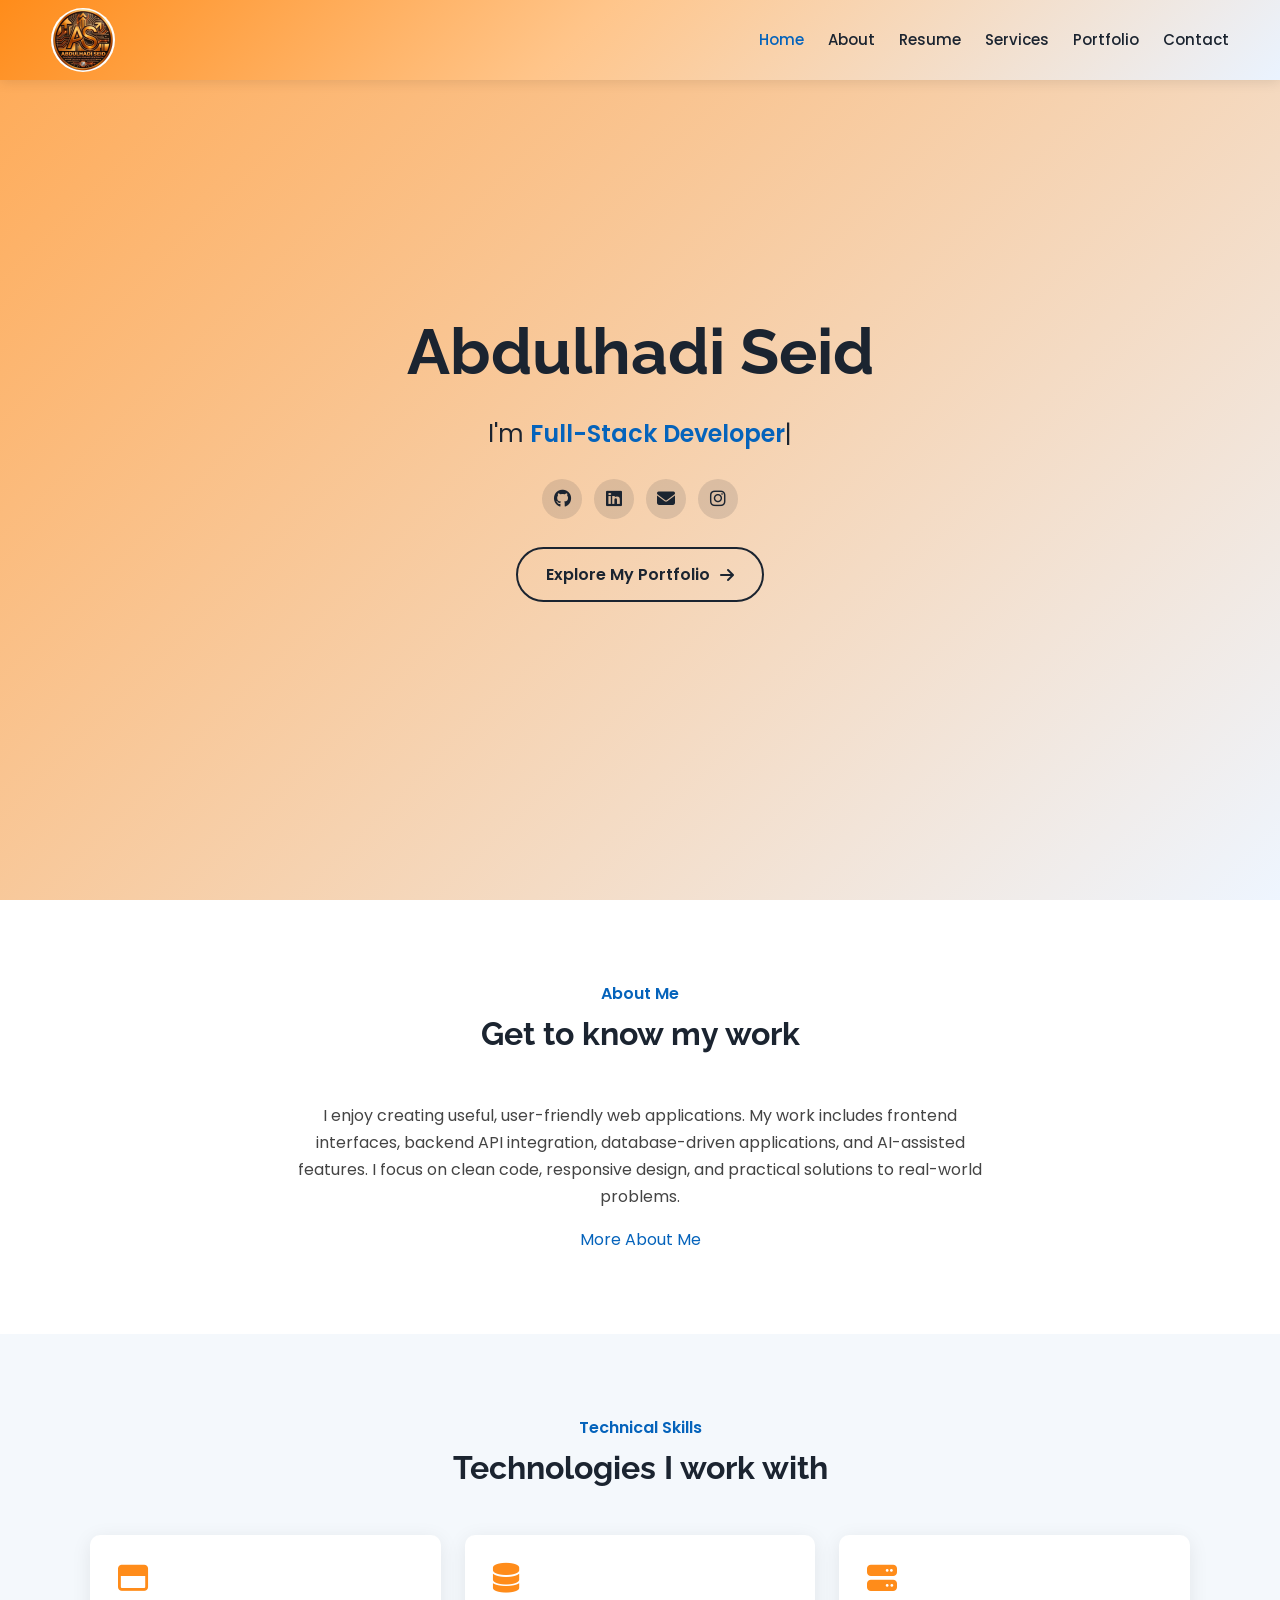
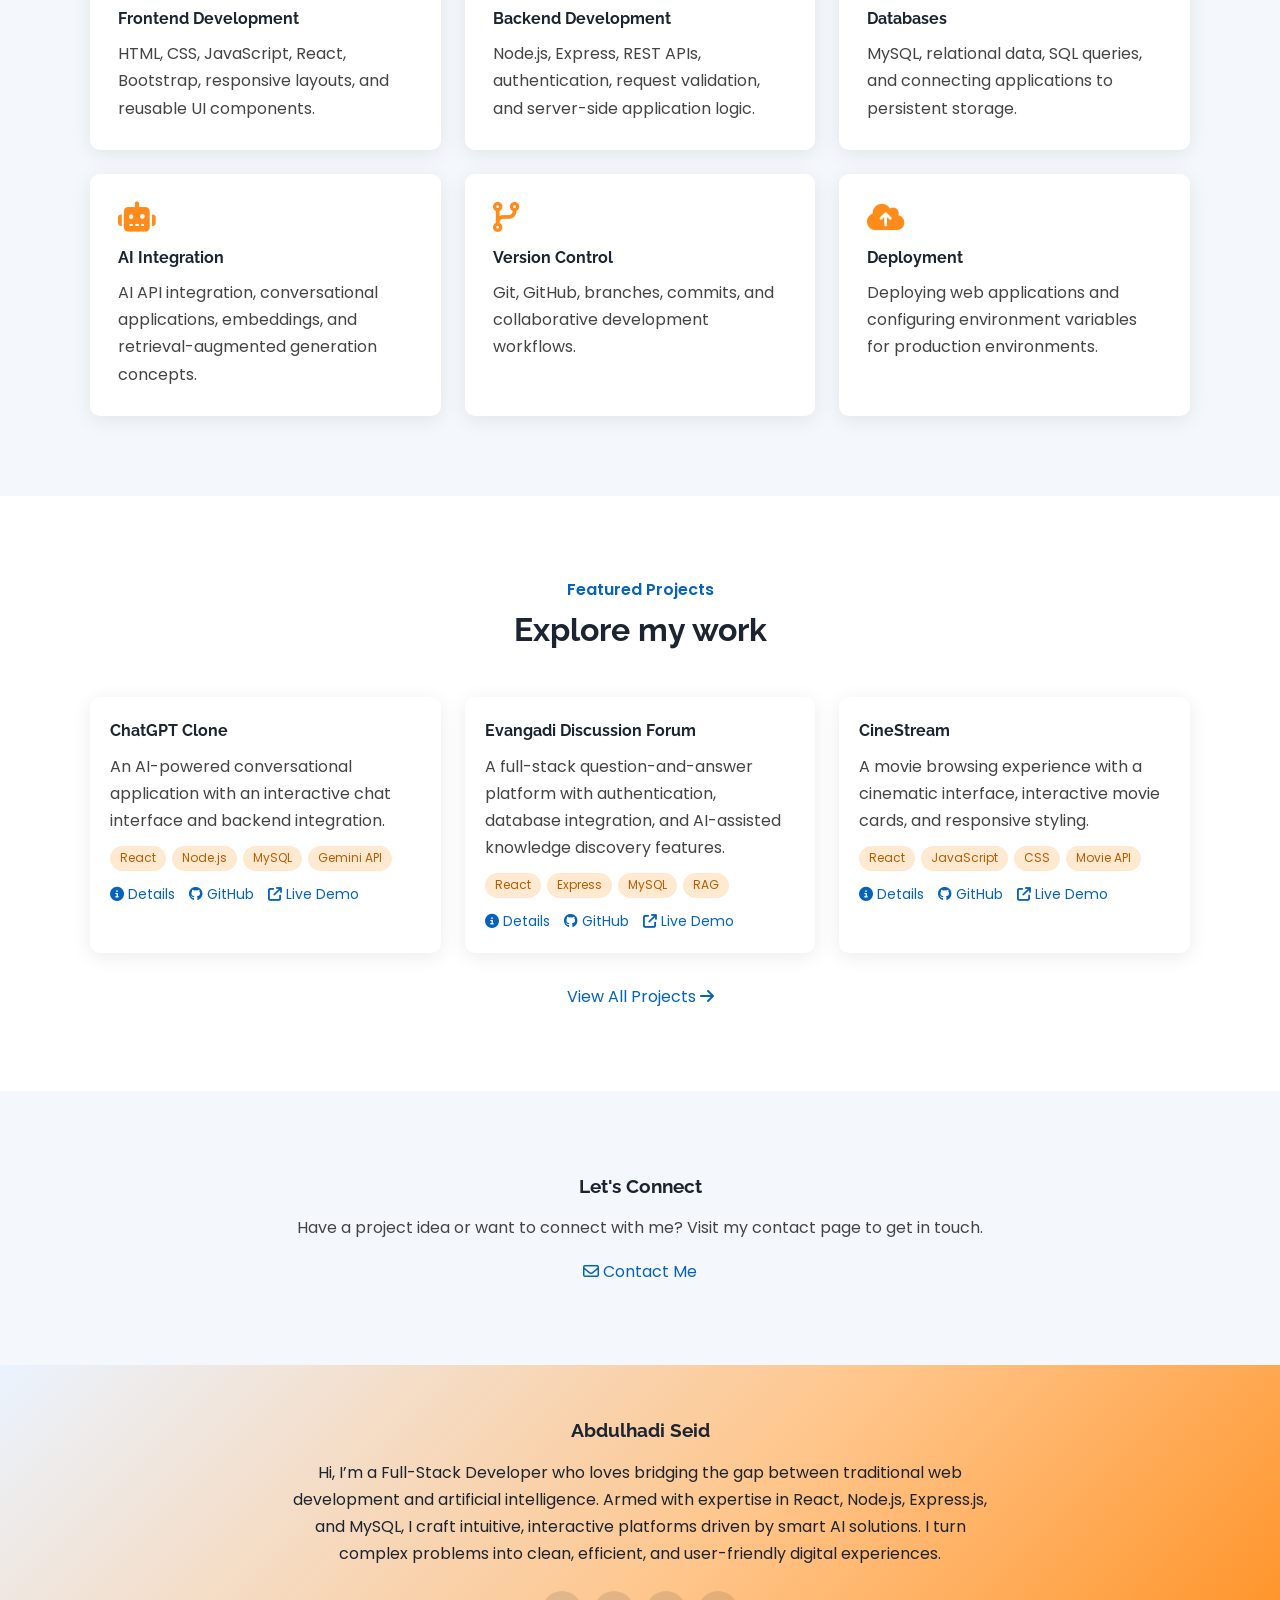
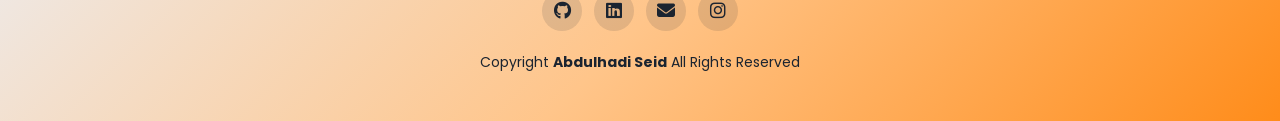
==== forms/index.html @ f2386bbc "first deploy" ====
<!doctype html>
<html lang="en">
  <head>
    <meta charset="utf-8" />
    <meta name="viewport" content="width=device-width, initial-scale=1" />
    <title>Abdulhadi Seid - Portfolio</title>
    <meta
      name="description"
      content="Portfolio of Abdulhadi Seid - Frontend & Full-Stack Software Engineer specializing in AI-powered web applications."
    />
    <meta
      name="keywords"
      content="Web Developer, React, Node.js, Full Stack, Portfolio, Abdulhadi, AI Developer"
    />

    <link rel="icon" type="img/png" href="../assets/img/log.png" />
    <link rel="apple-touch-icon" href="../assets/img/log.png" />

    <!-- Only two external files: fonts + icons (both from CDNs, no local vendor folder needed) -->
    <link
      href="https://fonts.googleapis.com/css2?family=Poppins:wght@400;500;600&family=Raleway:wght@600;700;800&display=swap"
      rel="stylesheet"
    />
    <link
      rel="stylesheet"
      href="https://cdnjs.cloudflare.com/ajax/libs/font-awesome/6.5.1/css/all.min.css"
    />
    <script src="https://cdn.jsdelivr.net/npm/bootstrap@5.3.3/dist/js/bootstrap.bundle.min.js"></script>

    <style>
      :root {
        --orange: #ff8c1a;
        --peach: #ffc58a;
        --bluewhite: #eaf3ff;
        --blue: #0563bb;
        --dark: #1b2430;
        --light: #f4f8fc;
        --gradient: linear-gradient(
          135deg,
          #ff8c1a 0%,
          #ffc58a 45%,
          #eaf3ff 100%
        );
        --gradient-reverse: linear-gradient(
          135deg,
          #eaf3ff 0%,
          #ffc58a 55%,
          #ff8c1a 100%
        );
      }
      * {
        box-sizing: border-box;
        margin: 0;
        padding: 0;
      }
      html {
        scroll-behavior: smooth;
      }
      body {
        font-family: Poppins, sans-serif;
        color: #444;
        line-height: 1.7;
      }
      a {
        color: var(--blue);
        text-decoration: none;
      }
      h1,
      h2,
      h3,
      h4 {
        font-family: Raleway, sans-serif;
        color: var(--dark);
      }
      ul {
        list-style: none;
      }
      .container {
        width: min(1100px, 92%);
        margin: auto;
      }
      .center {
        text-align: center;
      }

      /* Header */
      .header {
        position: fixed;
        top: 0;
        left: 0;
        right: 0;
        z-index: 10;
        height: 80px;
        padding: 0 4%;
        display: flex;
        align-items: center;
        justify-content: space-between;
        background: var(--gradient);
        box-shadow: 0 2px 12px rgba(0, 0, 0, 0.1);
      }
      .logo img {
        width: 64px;
        height: 64px;
        border-radius: 50%;
        object-fit: contain;
        display: block;
      }
      .nav {
        display: flex;
        gap: 24px;
      }
      .nav a {
        color: var(--dark);
        font-size: 15px;
        font-weight: 500;
      }
      .nav a:hover,
      .nav a.active {
        color: var(--blue);
      }
      .nav-toggle {
        display: none;
        background: none;
        border: 0;
        color: var(--dark);
        font-size: 26px;
        cursor: pointer;
      }

      /* Hero */
      .hero {
        position: relative;
        min-height: 100vh;
        display: flex;
        align-items: center;
        text-align: center;
        color: var(--dark);
        background:
          linear-gradient(
            135deg,
            rgba(255, 140, 26, 0.75),
            rgba(234, 243, 255, 0.8)
          ),
          url("../assets/img/portfolio.jpeg") center / cover;
      }
      .hero h1 {
        color: var(--dark);
        font-size: clamp(36px, 7vw, 64px);
      }
      .hero p {
        font-size: clamp(18px, 3vw, 24px);
        margin-top: 8px;
      }
      .typed {
        color: var(--blue);
        font-weight: 600;
      }
      .cursor {
        animation: blink 1s infinite;
      }
      @keyframes blink {
        50% {
          opacity: 0;
        }
      }
      .socials {
        display: flex;
        justify-content: center;
        gap: 12px;
        margin-top: 24px;
      }
      .socials a {
        width: 40px;
        height: 40px;
        border-radius: 50%;
        display: grid;
        place-items: center;
        background: rgba(27, 36, 48, 0.12);
        color: var(--dark);
        font-size: 18px;
        transition: 0.3s;
      }
      .socials a:hover {
        background: var(--blue);
        color: #fff;
      }
      .btn {
        display: inline-flex;
        align-items: center;
        gap: 10px;
        margin-top: 28px;
        padding: 12px 28px;
        border: 2px solid var(--dark);
        border-radius: 50px;
        color: var(--dark);
        font-weight: 600;
        transition: 0.3s;
      }
      .btn:hover {
        background: var(--dark);
        color: #fff;
      }

      /* Sections */
      .section {
        padding: 80px 0;
      }
      .section.alt {
        background: var(--light);
      }
      .title {
        text-align: center;
        margin-bottom: 40px;
      }
      .title span {
        color: var(--blue);
        font-weight: 600;
      }
      .title h3 {
        font-size: 32px;
      }
      .about-text {
        max-width: 720px;
        margin: 0 auto 16px;
      }
      .grid {
        display: grid;
        grid-template-columns: repeat(auto-fit, minmax(280px, 1fr));
        gap: 24px;
      }
      .card {
        background: #fff;
        border-radius: 10px;
        box-shadow: 0 4px 20px rgba(0, 0, 0, 0.08);
        overflow: hidden;
      }
      .skill {
        padding: 28px;
      }
      .skill i {
        font-size: 30px;
        color: var(--orange);
        margin-bottom: 12px;
      }
      .card h4 {
        margin-bottom: 8px;
      }
      .card img {
        width: 100%;
        height: 200px;
        object-fit: cover;
        background: var(--bluewhite);
        display: block;
      }
      .body {
        padding: 20px;
      }
      .tags {
        display: flex;
        flex-wrap: wrap;
        gap: 6px;
        margin: 12px 0;
      }
      .tags li {
        font-size: 12px;
        padding: 2px 10px;
        border-radius: 20px;
        background: #ffe9d1;
        color: #b85c00;
      }
      .links {
        display: flex;
        flex-wrap: wrap;
        gap: 14px;
        font-size: 14px;
      }

      /* Footer */
      .footer {
        background: var(--gradient-reverse);
        color: var(--dark);
        text-align: center;
        padding: 50px 4% 30px;
      }
      .footer h3 {
        color: var(--dark);
        margin-bottom: 12px;
      }
      .footer p {
        max-width: 720px;
        margin: 0 auto 16px;
      }
      .footer .socials {
        margin-bottom: 20px;
      }
      .copy {
        font-size: 14px;
      }

      .to-top {
        position: fixed;
        right: 20px;
        bottom: 20px;
        width: 42px;
        height: 42px;
        border: 0;
        border-radius: 50%;
        background: var(--orange);
        color: #fff;
        cursor: pointer;
        display: none;
      }
      .to-top.show {
        display: block;
      }

      @media (max-width: 860px) {
        .nav-toggle {
          display: block;
        }
        .nav {
          display: none;
          position: absolute;
          top: 80px;
          left: 0;
          right: 0;
          flex-direction: column;
          gap: 0;
          background: var(--bluewhite);
          padding: 10px 4%;
        }
        .nav.open {
          display: flex;
        }
        .nav a {
          padding: 12px 0;
        }
      }
    </style>
  </head>

  <body>
    <header class="header">
      <a href="#hero" class="logo"
        ><img src="../assets/img/log.png" alt="Abdulhadi Seid Logo"
      /></a>
      <button class="nav-toggle" id="navToggle" aria-label="Toggle menu">
        <i class="fa-solid fa-bars"></i>
      </button>
      <nav class="nav" id="nav">
        <a href="#hero" class="active">Home</a>
        <a href="#about">About</a>
        <a href="resume.html">Resume</a>
        <a href="services.html">Services</a>
        <a href="portfolio.html">Portfolio</a>
        <a href="contact.html">Contact</a>
      </nav>
    </header>

    <main>
      <!-- Hero -->
      <section id="hero" class="hero">
        <div class="container">
          <h1>Abdulhadi Seid</h1>
          <p>
            I'm <span class="typed" id="typed"></span
            ><span class="cursor">|</span>
          </p>

          <div class="socials">
            <a
              href="https://github.com/Abdulhadi-Seid"
              target="_blank"
              rel="noopener noreferrer"
              aria-label="GitHub"
              ><i class="fa-brands fa-github"></i
            ></a>
            <a
              href="https://www.linkedin.com/in/abdulhadi-seid-7455a0444"
              target="_blank"
              rel="noopener noreferrer"
              aria-label="LinkedIn"
              ><i class="fa-brands fa-linkedin"></i
            ></a>
            <a
              href="https://mail.google.com/mail/?view=cm&fs=1&to=mammatiabdu2020@gmail.com"
              target="_blank"
              rel="noopener noreferrer"
              aria-label="Email"
              ><i class="fa-solid fa-envelope"></i
            ></a>
            <a
              href="https://www.instagram.com/abdulhadi_seid/"
              target="_blank"
              rel="noopener noreferrer"
              aria-label="Instagram"
              ><i class="fa-brands fa-instagram"></i
            ></a>
          </div>

          <a href="#projects" class="btn"
            >Explore My Portfolio <i class="fa-solid fa-arrow-right"></i
          ></a>
        </div>
      </section>

      <!-- About -->
      <section id="about" class="section">
        <div class="container center">
          <div class="title">
            <span>About Me</span>
            <h3>Get to know my work</h3>
          </div>
          <p class="about-text">
            I enjoy creating useful, user-friendly web applications. My work
            includes frontend interfaces, backend API integration,
            database-driven applications, and AI-assisted features. I focus on
            clean code, responsive design, and practical solutions to real-world
            problems.
          </p>
          <a href="about.html">More About Me</a>
        </div>
      </section>

      <!-- Skills (filled by script below) -->
      <section id="skills" class="section alt">
        <div class="container">
          <div class="title">
            <span>Technical Skills</span>
            <h3>Technologies I work with</h3>
          </div>
          <div class="grid" id="skillsGrid"></div>
        </div>
      </section>

      <!-- Projects (filled by script below) -->
      <section id="projects" class="section">
        <div class="container">
          <div class="title">
            <span>Featured Projects</span>
            <h3>Explore my work</h3>
          </div>
          <div class="grid" id="projectsGrid"></div>
          <p class="center" style="margin-top: 30px">
            <a href="portfolio.html"
              >View All Projects <i class="fa-solid fa-arrow-right"></i
            ></a>
          </p>
        </div>
      </section>

      <!-- Contact -->
      <section id="connect" class="section alt">
        <div class="container center">
          <h3 style="margin-bottom: 12px">Let's Connect</h3>
          <p class="about-text">
            Have a project idea or want to connect with me? Visit my contact
            page to get in touch.
          </p>
          <a href="contact.html"
            ><i class="fa-regular fa-envelope"></i> Contact Me</a
          >
        </div>
      </section>
    </main>

    <footer class="footer">
      <h3>Abdulhadi Seid</h3>
      <p>
        Hi, I’m a Full-Stack Developer who loves bridging the gap between
        traditional web development and artificial intelligence. Armed with
        expertise in React, Node.js, Express.js, and MySQL, I craft intuitive,
        interactive platforms driven by smart AI solutions. I turn complex
        problems into clean, efficient, and user-friendly digital experiences.
      </p>
      <div class="socials">
        <a
          href="https://github.com/Abdulhadi-Seid"
          target="_blank"
          rel="noopener noreferrer"
          aria-label="GitHub"
          ><i class="fa-brands fa-github"></i
        ></a>
        <a
          href="https://www.linkedin.com/in/abdulhadi-seid-7455a0444"
          target="_blank"
          rel="noopener noreferrer"
          aria-label="LinkedIn"
          ><i class="fa-brands fa-linkedin"></i
        ></a>
        <a
          href="https://mail.google.com/mail/?view=cm&fs=1&to=mammatiabdu2020@gmail.com"
          target="_blank"
          rel="noopener noreferrer"
          aria-label="Email"
          ><i class="fa-solid fa-envelope"></i
        ></a>
        <a
          href="https://www.instagram.com/abdulhadi_seid/"
          target="_blank"
          rel="noopener noreferrer"
          aria-label="Instagram"
          ><i class="fa-brands fa-instagram"></i
        ></a>
      </div>
      <p class="copy">
        Copyright <strong>Abdulhadi Seid</strong> All Rights Reserved
      </p>
    </footer>

    <button id="toTop" class="to-top" aria-label="Scroll to top">
      <i class="fa-solid fa-arrow-up"></i>
    </button>

    <script>
      // ---------- Data ----------
      const skills = [
        [
          "fa-regular fa-window-maximize",
          "Frontend Development",
          "HTML, CSS, JavaScript, React, Bootstrap, responsive layouts, and reusable UI components.",
        ],
        [
          "fa-solid fa-database",
          "Backend Development",
          "Node.js, Express, REST APIs, authentication, request validation, and server-side application logic.",
        ],
        [
          "fa-solid fa-server",
          "Databases",
          "MySQL, relational data, SQL queries, and connecting applications to persistent storage.",
        ],
        [
          "fa-solid fa-robot",
          "AI Integration",
          "AI API integration, conversational applications, embeddings, and retrieval-augmented generation concepts.",
        ],
        [
          "fa-solid fa-code-branch",
          "Version Control",
          "Git, GitHub, branches, commits, and collaborative development workflows.",
        ],
        [
          "fa-solid fa-cloud-arrow-up",
          "Deployment",
          "Deploying web applications and configuring environment variables for production environments.",
        ],
      ];

      const projects = [
        [
          "../assets/img/chatgpt.png",
          "ChatGPT Clone",
          "An AI-powered conversational application with an interactive chat interface and backend integration.",
          ["React", "Node.js", "MySQL", "Gemini API"],
        ],
        [
          "../assets/img/aievangforum.png",
          "Evangadi Discussion Forum",
          "A full-stack question-and-answer platform with authentication, database integration, and AI-assisted knowledge discovery features.",
          ["React", "Express", "MySQL", "RAG"],
        ],
        [
          "../assets/img/netflix.png",
          "CineStream",
          "A movie browsing experience with a cinematic interface, interactive movie cards, and responsive styling.",
          ["React", "JavaScript", "CSS", "Movie API"],
        ],
      ];

      const typedItems = [
        "Full-Stack Developer",
        "Frontend Developer",
        "Backend Developer",
        "AI-Powered Application Developer",
        "React Developer",
        "Software Developer",
      ];

      // ---------- Render skills & projects ----------
      document.getElementById("skillsGrid").innerHTML = skills
        .map(
          ([icon, title, text]) => `
      <article class="card skill"><i class="${icon}"></i><h4>${title}</h4><p>${text}</p></article>`,
        )
        .join("");

      document.getElementById("projectsGrid").innerHTML = projects
        .map(
          ([img, title, text, tags]) => `
      <article class="card">
        <img src="assets/${img}" alt="${title} screenshot" onerror="this.style.display='none'" />
        <div class="body">
          <h4>${title}</h4>
          <p>${text}</p>
          <ul class="tags">${tags.map((t) => `<li>${t}</li>`).join("")}</ul>
          <div class="links">
            <a href="#"><i class="fa-solid fa-circle-info"></i> Details</a>
            <a href="https://github.com/Abdulhadi-Seid"><i class="fa-brands fa-github"></i> GitHub</a>
            <a href="#"><i class="fa-solid fa-arrow-up-right-from-square"></i> Live Demo</a>
          </div>
        </div>
      </article>`,
        )
        .join("");

      // ---------- Typing animation (replaces typed.js) ----------
      const typedEl = document.getElementById("typed");
      let item = 0,
        chars = 0,
        deleting = false;
      (function type() {
        const word = typedItems[item];
        chars += deleting ? -1 : 1;
        typedEl.textContent = word.slice(0, chars);
        let delay = deleting ? 40 : 80;
        if (!deleting && chars === word.length) {
          deleting = true;
          delay = 1500;
        } else if (deleting && chars === 0) {
          deleting = false;
          item = (item + 1) % typedItems.length;
          delay = 400;
        }
        setTimeout(type, delay);
      })();

      // ---------- Mobile menu ----------
      const nav = document.getElementById("nav");
      document.getElementById("navToggle").onclick = () =>
        nav.classList.toggle("open");
      nav
        .querySelectorAll("a")
        .forEach((a) => (a.onclick = () => nav.classList.remove("open")));

      // ---------- Scroll to top ----------
      const toTop = document.getElementById("toTop");
      addEventListener("scroll", () =>
        toTop.classList.toggle("show", scrollY > 300),
      );
      toTop.onclick = () => scrollTo({ top: 0, behavior: "smooth" });
    </script>
  </body>
</html>
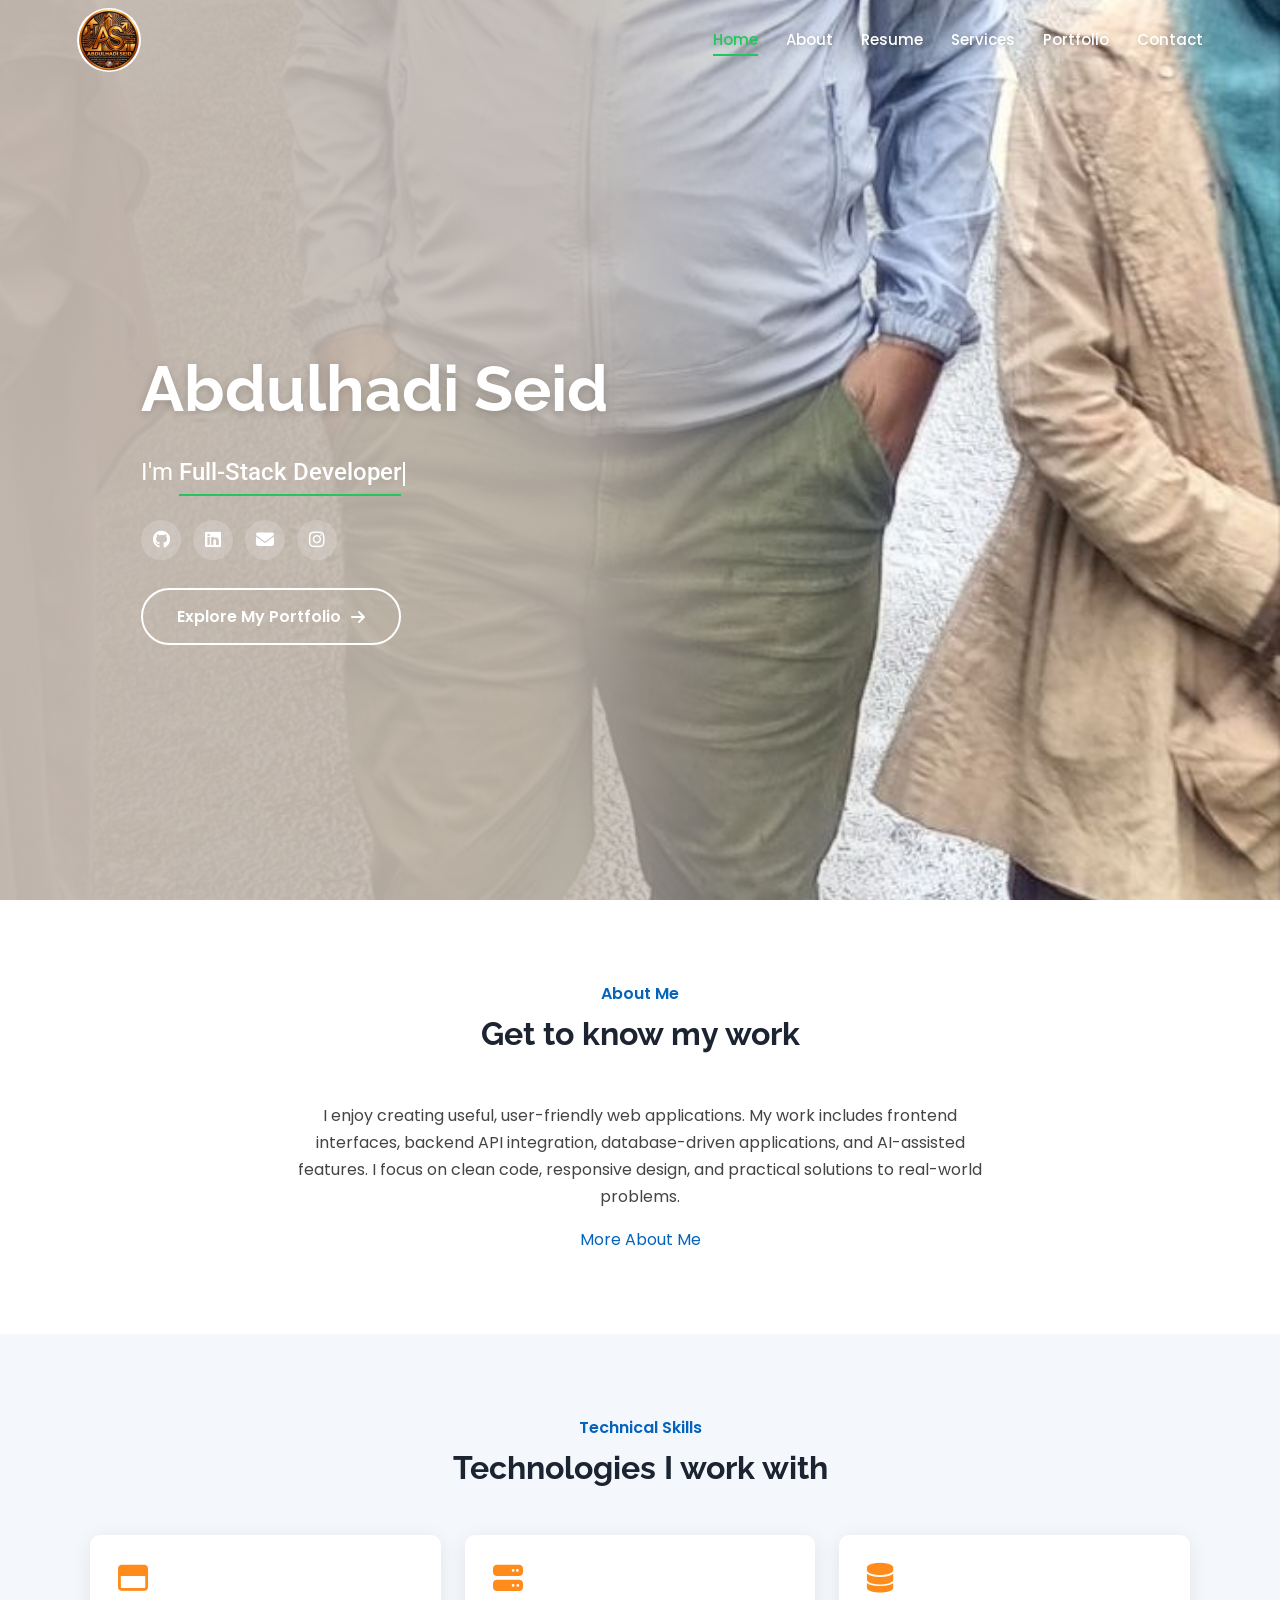
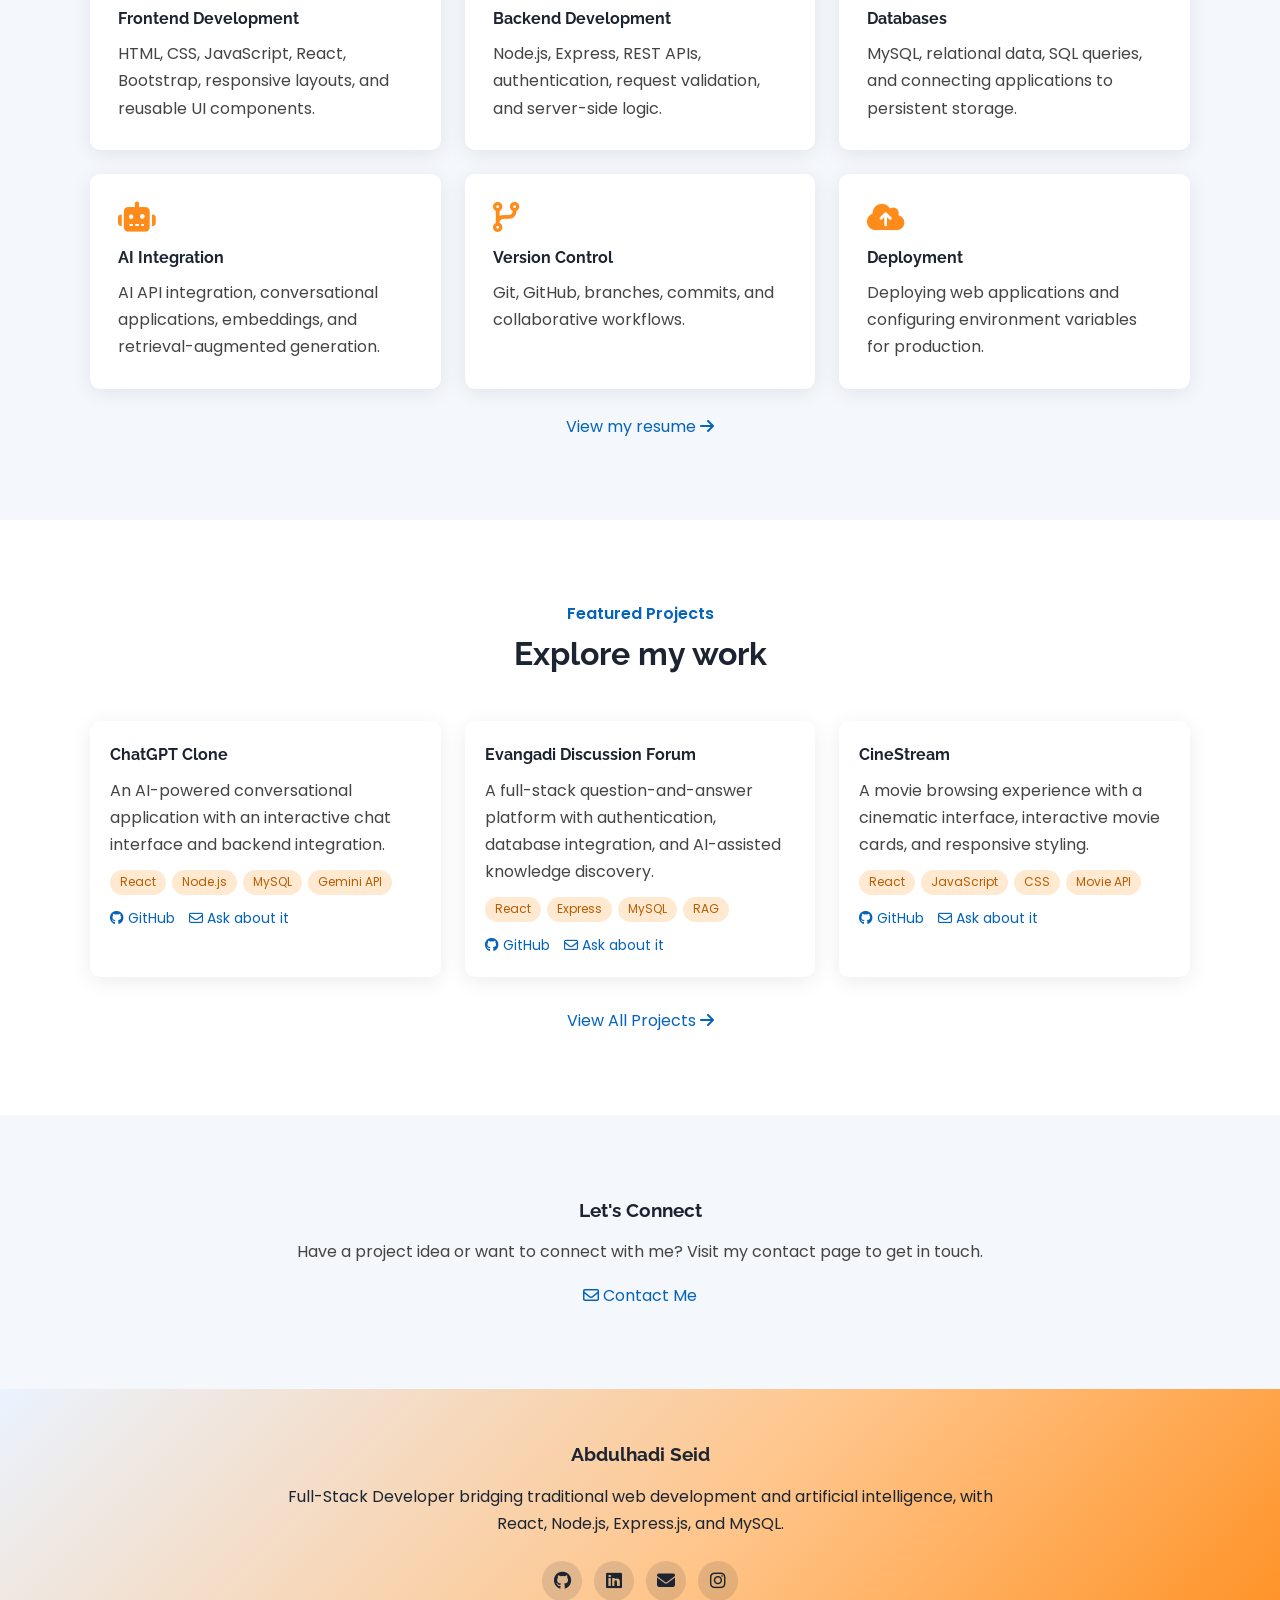
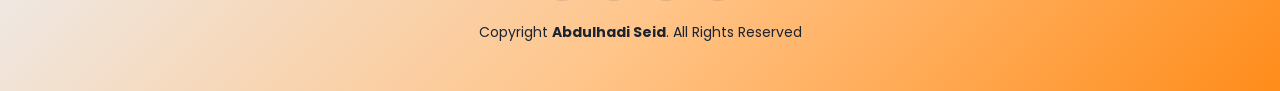
==== commit f1333e95: "Update index and about page" ====
--- a/forms/index.html
+++ b/forms/index.html
@@ -6,367 +6,67 @@
     <title>Abdulhadi Seid - Portfolio</title>
     <meta
       name="description"
-      content="Portfolio of Abdulhadi Seid - Frontend & Full-Stack Software Engineer specializing in AI-powered web applications."
+      content="Portfolio of Abdulhadi Seid, Frontend and Full-Stack Software Engineer specializing in AI-powered web applications."
     />
-    <meta
-      name="keywords"
-      content="Web Developer, React, Node.js, Full Stack, Portfolio, Abdulhadi, AI Developer"
-    />
-
-    <link rel="icon" type="img/png" href="../assets/img/log.png" />
-    <link rel="apple-touch-icon" href="../assets/img/log.png" />
-
-    <!-- Only two external files: fonts + icons (both from CDNs, no local vendor folder needed) -->
+    <link rel="icon" type="image/png" href="assets/img/log.png" />
     <link
-      href="https://fonts.googleapis.com/css2?family=Poppins:wght@400;500;600&family=Raleway:wght@600;700;800&display=swap"
+      href="https://fonts.googleapis.com/css2?family=Poppins:wght@400;500;600&family=Raleway:wght@600;700;800&family=Roboto:wght@400;500&display=swap"
       rel="stylesheet"
     />
     <link
       rel="stylesheet"
       href="https://cdnjs.cloudflare.com/ajax/libs/font-awesome/6.5.1/css/all.min.css"
     />
-    <script src="https://cdn.jsdelivr.net/npm/bootstrap@5.3.3/dist/js/bootstrap.bundle.min.js"></script>
-
-    <style>
-      :root {
-        --orange: #ff8c1a;
-        --peach: #ffc58a;
-        --bluewhite: #eaf3ff;
-        --blue: #0563bb;
-        --dark: #1b2430;
-        --light: #f4f8fc;
-        --gradient: linear-gradient(
-          135deg,
-          #ff8c1a 0%,
-          #ffc58a 45%,
-          #eaf3ff 100%
-        );
-        --gradient-reverse: linear-gradient(
-          135deg,
-          #eaf3ff 0%,
-          #ffc58a 55%,
-          #ff8c1a 100%
-        );
-      }
-      * {
-        box-sizing: border-box;
-        margin: 0;
-        padding: 0;
-      }
-      html {
-        scroll-behavior: smooth;
-      }
-      body {
-        font-family: Poppins, sans-serif;
-        color: #444;
-        line-height: 1.7;
-      }
-      a {
-        color: var(--blue);
-        text-decoration: none;
-      }
-      h1,
-      h2,
-      h3,
-      h4 {
-        font-family: Raleway, sans-serif;
-        color: var(--dark);
-      }
-      ul {
-        list-style: none;
-      }
-      .container {
-        width: min(1100px, 92%);
-        margin: auto;
-      }
-      .center {
-        text-align: center;
-      }
-
-      /* Header */
-      .header {
-        position: fixed;
-        top: 0;
-        left: 0;
-        right: 0;
-        z-index: 10;
-        height: 80px;
-        padding: 0 4%;
-        display: flex;
-        align-items: center;
-        justify-content: space-between;
-        background: var(--gradient);
-        box-shadow: 0 2px 12px rgba(0, 0, 0, 0.1);
-      }
-      .logo img {
-        width: 64px;
-        height: 64px;
-        border-radius: 50%;
-        object-fit: contain;
-        display: block;
-      }
-      .nav {
-        display: flex;
-        gap: 24px;
-      }
-      .nav a {
-        color: var(--dark);
-        font-size: 15px;
-        font-weight: 500;
-      }
-      .nav a:hover,
-      .nav a.active {
-        color: var(--blue);
-      }
-      .nav-toggle {
-        display: none;
-        background: none;
-        border: 0;
-        color: var(--dark);
-        font-size: 26px;
-        cursor: pointer;
-      }
-
-      /* Hero */
-      .hero {
-        position: relative;
-        min-height: 100vh;
-        display: flex;
-        align-items: center;
-        text-align: center;
-        color: var(--dark);
-        background:
-          linear-gradient(
-            135deg,
-            rgba(255, 140, 26, 0.75),
-            rgba(234, 243, 255, 0.8)
-          ),
-          url("../assets/img/portfolio.jpeg") center / cover;
-      }
-      .hero h1 {
-        color: var(--dark);
-        font-size: clamp(36px, 7vw, 64px);
-      }
-      .hero p {
-        font-size: clamp(18px, 3vw, 24px);
-        margin-top: 8px;
-      }
-      .typed {
-        color: var(--blue);
-        font-weight: 600;
-      }
-      .cursor {
-        animation: blink 1s infinite;
-      }
-      @keyframes blink {
-        50% {
-          opacity: 0;
-        }
-      }
-      .socials {
-        display: flex;
-        justify-content: center;
-        gap: 12px;
-        margin-top: 24px;
-      }
-      .socials a {
-        width: 40px;
-        height: 40px;
-        border-radius: 50%;
-        display: grid;
-        place-items: center;
-        background: rgba(27, 36, 48, 0.12);
-        color: var(--dark);
-        font-size: 18px;
-        transition: 0.3s;
-      }
-      .socials a:hover {
-        background: var(--blue);
-        color: #fff;
-      }
-      .btn {
-        display: inline-flex;
-        align-items: center;
-        gap: 10px;
-        margin-top: 28px;
-        padding: 12px 28px;
-        border: 2px solid var(--dark);
-        border-radius: 50px;
-        color: var(--dark);
-        font-weight: 600;
-        transition: 0.3s;
-      }
-      .btn:hover {
-        background: var(--dark);
-        color: #fff;
-      }
-
-      /* Sections */
-      .section {
-        padding: 80px 0;
-      }
-      .section.alt {
-        background: var(--light);
-      }
-      .title {
-        text-align: center;
-        margin-bottom: 40px;
-      }
-      .title span {
-        color: var(--blue);
-        font-weight: 600;
-      }
-      .title h3 {
-        font-size: 32px;
-      }
-      .about-text {
-        max-width: 720px;
-        margin: 0 auto 16px;
-      }
-      .grid {
-        display: grid;
-        grid-template-columns: repeat(auto-fit, minmax(280px, 1fr));
-        gap: 24px;
-      }
-      .card {
-        background: #fff;
-        border-radius: 10px;
-        box-shadow: 0 4px 20px rgba(0, 0, 0, 0.08);
-        overflow: hidden;
-      }
-      .skill {
-        padding: 28px;
-      }
-      .skill i {
-        font-size: 30px;
-        color: var(--orange);
-        margin-bottom: 12px;
-      }
-      .card h4 {
-        margin-bottom: 8px;
-      }
-      .card img {
-        width: 100%;
-        height: 200px;
-        object-fit: cover;
-        background: var(--bluewhite);
-        display: block;
-      }
-      .body {
-        padding: 20px;
-      }
-      .tags {
-        display: flex;
-        flex-wrap: wrap;
-        gap: 6px;
-        margin: 12px 0;
-      }
-      .tags li {
-        font-size: 12px;
-        padding: 2px 10px;
-        border-radius: 20px;
-        background: #ffe9d1;
-        color: #b85c00;
-      }
-      .links {
-        display: flex;
-        flex-wrap: wrap;
-        gap: 14px;
-        font-size: 14px;
-      }
-
-      /* Footer */
-      .footer {
-        background: var(--gradient-reverse);
-        color: var(--dark);
-        text-align: center;
-        padding: 50px 4% 30px;
-      }
-      .footer h3 {
-        color: var(--dark);
-        margin-bottom: 12px;
-      }
-      .footer p {
-        max-width: 720px;
-        margin: 0 auto 16px;
-      }
-      .footer .socials {
-        margin-bottom: 20px;
-      }
-      .copy {
-        font-size: 14px;
-      }
-
-      .to-top {
-        position: fixed;
-        right: 20px;
-        bottom: 20px;
-        width: 42px;
-        height: 42px;
-        border: 0;
-        border-radius: 50%;
-        background: var(--orange);
-        color: #fff;
-        cursor: pointer;
-        display: none;
-      }
-      .to-top.show {
-        display: block;
-      }
-
-      @media (max-width: 860px) {
-        .nav-toggle {
-          display: block;
-        }
-        .nav {
-          display: none;
-          position: absolute;
-          top: 80px;
-          left: 0;
-          right: 0;
-          flex-direction: column;
-          gap: 0;
-          background: var(--bluewhite);
-          padding: 10px 4%;
-        }
-        .nav.open {
-          display: flex;
-        }
-        .nav a {
-          padding: 12px 0;
-        }
-      }
-    </style>
+    <link
+      rel="stylesheet"
+      href="https://cdnjs.cloudflare.com/ajax/libs/bootstrap-icons/1.11.3/font/bootstrap-icons.min.css"
+    />
+    <link href="../assets/css/main.css" rel="stylesheet" />
   </head>
-
-  <body>
+  <body class="index-page">
     <header class="header">
-      <a href="#hero" class="logo"
-        ><img src="../assets/img/log.png" alt="Abdulhadi Seid Logo"
-      /></a>
-      <button class="nav-toggle" id="navToggle" aria-label="Toggle menu">
-        <i class="fa-solid fa-bars"></i>
-      </button>
-      <nav class="nav" id="nav">
-        <a href="#hero" class="active">Home</a>
-        <a href="#about">About</a>
-        <a href="resume.html">Resume</a>
-        <a href="services.html">Services</a>
-        <a href="portfolio.html">Portfolio</a>
-        <a href="contact.html">Contact</a>
+      <a href="index.html" class="logo">
+        <img
+          src="../assets/img/log.png"
+          alt="Abdulhadi Seid logo"
+          onerror="this.outerHTML = '<span>Abdulhadi Seid</span>'"
+        />
+      </a>
+
+      <!-- Navigation -->
+      <nav id="navmenu" class="navmenu">
+        <ul>
+          <li><a href="index.html" class="active">Home</a></li>
+          <li><a href="about.html">About</a></li>
+          <li><a href="resume.html">Resume</a></li>
+          <li><a href="services.html">Services</a></li>
+          <li><a href="portfolio.html">Portfolio</a></li>
+          <li><a href="contact.html">Contact</a></li>
+        </ul>
+        <i
+          class="mobile-nav-toggle bi bi-list"
+          id="navToggle"
+          role="button"
+          tabindex="0"
+          aria-label="Toggle menu"
+        ></i>
       </nav>
     </header>
 
     <main>
       <!-- Hero -->
       <section id="hero" class="hero">
-        <div class="container">
+        <div class="container hero-inner">
           <h1>Abdulhadi Seid</h1>
           <p>
-            I'm <span class="typed" id="typed"></span
-            ><span class="cursor">|</span>
-          </p>
-
+            I'm
+            <span
+              class="typed"
+              id="typed"
+              data-words="Full-Stack Developer|Frontend Developer|Backend Developer|AI-Powered Application Developer|React Developer|Software Developer"
+            ></span
+            ><span class="cursor" aria-hidden="true"></span>
+          </p>
           <div class="socials">
             <a
               href="https://github.com/Abdulhadi-Seid"
@@ -397,8 +97,7 @@
               ><i class="fa-brands fa-instagram"></i
             ></a>
           </div>
-
-          <a href="#projects" class="btn"
+          <a href="portfolio.html" class="btn"
             >Explore My Portfolio <i class="fa-solid fa-arrow-right"></i
           ></a>
         </div>
@@ -422,25 +121,172 @@
         </div>
       </section>
 
-      <!-- Skills (filled by script below) -->
+      <!-- Skills -->
       <section id="skills" class="section alt">
         <div class="container">
           <div class="title">
             <span>Technical Skills</span>
             <h3>Technologies I work with</h3>
           </div>
-          <div class="grid" id="skillsGrid"></div>
-        </div>
-      </section>
-
-      <!-- Projects (filled by script below) -->
+          <div class="grid">
+            <article class="card skill">
+              <i class="fa-regular fa-window-maximize"></i>
+              <h4>Frontend Development</h4>
+              <p>
+                HTML, CSS, JavaScript, React, Bootstrap, responsive layouts, and
+                reusable UI components.
+              </p>
+            </article>
+            <article class="card skill">
+              <i class="fa-solid fa-server"></i>
+              <h4>Backend Development</h4>
+              <p>
+                Node.js, Express, REST APIs, authentication, request validation,
+                and server-side logic.
+              </p>
+            </article>
+            <article class="card skill">
+              <i class="fa-solid fa-database"></i>
+              <h4>Databases</h4>
+              <p>
+                MySQL, relational data, SQL queries, and connecting applications
+                to persistent storage.
+              </p>
+            </article>
+            <article class="card skill">
+              <i class="fa-solid fa-robot"></i>
+              <h4>AI Integration</h4>
+              <p>
+                AI API integration, conversational applications, embeddings, and
+                retrieval-augmented generation.
+              </p>
+            </article>
+            <article class="card skill">
+              <i class="fa-solid fa-code-branch"></i>
+              <h4>Version Control</h4>
+              <p>
+                Git, GitHub, branches, commits, and collaborative workflows.
+              </p>
+            </article>
+            <article class="card skill">
+              <i class="fa-solid fa-cloud-arrow-up"></i>
+              <h4>Deployment</h4>
+              <p>
+                Deploying web applications and configuring environment variables
+                for production.
+              </p>
+            </article>
+          </div>
+          <p class="center" style="margin-top: 24px">
+            <a href="resume.html"
+              >View my resume <i class="fa-solid fa-arrow-right"></i
+            ></a>
+          </p>
+        </div>
+      </section>
+
+      <!-- Projects -->
       <section id="projects" class="section">
         <div class="container">
           <div class="title">
             <span>Featured Projects</span>
             <h3>Explore my work</h3>
           </div>
-          <div class="grid" id="projectsGrid"></div>
+          <div class="grid">
+            <article class="card" id="chatgpt">
+              <img
+                src="assets/img/chatgpt.png"
+                alt="ChatGPT Clone screenshot"
+                onerror="this.style.display = 'none'"
+              />
+              <div class="body">
+                <h4>ChatGPT Clone</h4>
+                <p>
+                  An AI-powered conversational application with an interactive
+                  chat interface and backend integration.
+                </p>
+                <ul class="tags">
+                  <li>React</li>
+                  <li>Node.js</li>
+                  <li>MySQL</li>
+                  <li>Gemini API</li>
+                </ul>
+                <div class="links">
+                  <a
+                    href="https://github.com/Abdulhadi-Seid"
+                    target="_blank"
+                    rel="noopener noreferrer"
+                    ><i class="fa-brands fa-github"></i> GitHub</a
+                  >
+                  <a href="contact.html"
+                    ><i class="fa-regular fa-envelope"></i> Ask about it</a
+                  >
+                </div>
+              </div>
+            </article>
+            <article class="card" id="evangadi">
+              <img
+                src="assets/img/aievangforum.png"
+                alt="Evangadi Discussion Forum screenshot"
+                onerror="this.style.display = 'none'"
+              />
+              <div class="body">
+                <h4>Evangadi Discussion Forum</h4>
+                <p>
+                  A full-stack question-and-answer platform with authentication,
+                  database integration, and AI-assisted knowledge discovery.
+                </p>
+                <ul class="tags">
+                  <li>React</li>
+                  <li>Express</li>
+                  <li>MySQL</li>
+                  <li>RAG</li>
+                </ul>
+                <div class="links">
+                  <a
+                    href="https://github.com/Abdulhadi-Seid"
+                    target="_blank"
+                    rel="noopener noreferrer"
+                    ><i class="fa-brands fa-github"></i> GitHub</a
+                  >
+                  <a href="contact.html"
+                    ><i class="fa-regular fa-envelope"></i> Ask about it</a
+                  >
+                </div>
+              </div>
+            </article>
+            <article class="card" id="cinestream">
+              <img
+                src="assets/img/netflix.png"
+                alt="CineStream screenshot"
+                onerror="this.style.display = 'none'"
+              />
+              <div class="body">
+                <h4>CineStream</h4>
+                <p>
+                  A movie browsing experience with a cinematic interface,
+                  interactive movie cards, and responsive styling.
+                </p>
+                <ul class="tags">
+                  <li>React</li>
+                  <li>JavaScript</li>
+                  <li>CSS</li>
+                  <li>Movie API</li>
+                </ul>
+                <div class="links">
+                  <a
+                    href="https://github.com/Abdulhadi-Seid"
+                    target="_blank"
+                    rel="noopener noreferrer"
+                    ><i class="fa-brands fa-github"></i> GitHub</a
+                  >
+                  <a href="contact.html"
+                    ><i class="fa-regular fa-envelope"></i> Ask about it</a
+                  >
+                </div>
+              </div>
+            </article>
+          </div>
           <p class="center" style="margin-top: 30px">
             <a href="portfolio.html"
               >View All Projects <i class="fa-solid fa-arrow-right"></i
@@ -449,8 +295,8 @@
         </div>
       </section>
 
-      <!-- Contact -->
-      <section id="connect" class="section alt">
+      <!-- Connect -->
+      <section class="section alt">
         <div class="container center">
           <h3 style="margin-bottom: 12px">Let's Connect</h3>
           <p class="about-text">
@@ -467,11 +313,8 @@
     <footer class="footer">
       <h3>Abdulhadi Seid</h3>
       <p>
-        Hi, I’m a Full-Stack Developer who loves bridging the gap between
-        traditional web development and artificial intelligence. Armed with
-        expertise in React, Node.js, Express.js, and MySQL, I craft intuitive,
-        interactive platforms driven by smart AI solutions. I turn complex
-        problems into clean, efficient, and user-friendly digital experiences.
+        Full-Stack Developer bridging traditional web development and artificial
+        intelligence, with React, Node.js, Express.js, and MySQL.
       </p>
       <div class="socials">
         <a
@@ -504,141 +347,13 @@
         ></a>
       </div>
       <p class="copy">
-        Copyright <strong>Abdulhadi Seid</strong> All Rights Reserved
+        Copyright <strong>Abdulhadi Seid</strong>. All Rights Reserved
       </p>
     </footer>
 
     <button id="toTop" class="to-top" aria-label="Scroll to top">
       <i class="fa-solid fa-arrow-up"></i>
     </button>
-
-    <script>
-      // ---------- Data ----------
-      const skills = [
-        [
-          "fa-regular fa-window-maximize",
-          "Frontend Development",
-          "HTML, CSS, JavaScript, React, Bootstrap, responsive layouts, and reusable UI components.",
-        ],
-        [
-          "fa-solid fa-database",
-          "Backend Development",
-          "Node.js, Express, REST APIs, authentication, request validation, and server-side application logic.",
-        ],
-        [
-          "fa-solid fa-server",
-          "Databases",
-          "MySQL, relational data, SQL queries, and connecting applications to persistent storage.",
-        ],
-        [
-          "fa-solid fa-robot",
-          "AI Integration",
-          "AI API integration, conversational applications, embeddings, and retrieval-augmented generation concepts.",
-        ],
-        [
-          "fa-solid fa-code-branch",
-          "Version Control",
-          "Git, GitHub, branches, commits, and collaborative development workflows.",
-        ],
-        [
-          "fa-solid fa-cloud-arrow-up",
-          "Deployment",
-          "Deploying web applications and configuring environment variables for production environments.",
-        ],
-      ];
-
-      const projects = [
-        [
-          "../assets/img/chatgpt.png",
-          "ChatGPT Clone",
-          "An AI-powered conversational application with an interactive chat interface and backend integration.",
-          ["React", "Node.js", "MySQL", "Gemini API"],
-        ],
-        [
-          "../assets/img/aievangforum.png",
-          "Evangadi Discussion Forum",
-          "A full-stack question-and-answer platform with authentication, database integration, and AI-assisted knowledge discovery features.",
-          ["React", "Express", "MySQL", "RAG"],
-        ],
-        [
-          "../assets/img/netflix.png",
-          "CineStream",
-          "A movie browsing experience with a cinematic interface, interactive movie cards, and responsive styling.",
-          ["React", "JavaScript", "CSS", "Movie API"],
-        ],
-      ];
-
-      const typedItems = [
-        "Full-Stack Developer",
-        "Frontend Developer",
-        "Backend Developer",
-        "AI-Powered Application Developer",
-        "React Developer",
-        "Software Developer",
-      ];
-
-      // ---------- Render skills & projects ----------
-      document.getElementById("skillsGrid").innerHTML = skills
-        .map(
-          ([icon, title, text]) => `
-      <article class="card skill"><i class="${icon}"></i><h4>${title}</h4><p>${text}</p></article>`,
-        )
-        .join("");
-
-      document.getElementById("projectsGrid").innerHTML = projects
-        .map(
-          ([img, title, text, tags]) => `
-      <article class="card">
-        <img src="assets/${img}" alt="${title} screenshot" onerror="this.style.display='none'" />
-        <div class="body">
-          <h4>${title}</h4>
-          <p>${text}</p>
-          <ul class="tags">${tags.map((t) => `<li>${t}</li>`).join("")}</ul>
-          <div class="links">
-            <a href="#"><i class="fa-solid fa-circle-info"></i> Details</a>
-            <a href="https://github.com/Abdulhadi-Seid"><i class="fa-brands fa-github"></i> GitHub</a>
-            <a href="#"><i class="fa-solid fa-arrow-up-right-from-square"></i> Live Demo</a>
-          </div>
-        </div>
-      </article>`,
-        )
-        .join("");
-
-      // ---------- Typing animation (replaces typed.js) ----------
-      const typedEl = document.getElementById("typed");
-      let item = 0,
-        chars = 0,
-        deleting = false;
-      (function type() {
-        const word = typedItems[item];
-        chars += deleting ? -1 : 1;
-        typedEl.textContent = word.slice(0, chars);
-        let delay = deleting ? 40 : 80;
-        if (!deleting && chars === word.length) {
-          deleting = true;
-          delay = 1500;
-        } else if (deleting && chars === 0) {
-          deleting = false;
-          item = (item + 1) % typedItems.length;
-          delay = 400;
-        }
-        setTimeout(type, delay);
-      })();
-
-      // ---------- Mobile menu ----------
-      const nav = document.getElementById("nav");
-      document.getElementById("navToggle").onclick = () =>
-        nav.classList.toggle("open");
-      nav
-        .querySelectorAll("a")
-        .forEach((a) => (a.onclick = () => nav.classList.remove("open")));
-
-      // ---------- Scroll to top ----------
-      const toTop = document.getElementById("toTop");
-      addEventListener("scroll", () =>
-        toTop.classList.toggle("show", scrollY > 300),
-      );
-      toTop.onclick = () => scrollTo({ top: 0, behavior: "smooth" });
-    </script>
+    <script src="../assets/js/main.js"></script>
   </body>
 </html>
--- a/assets/css/main.css
+++ b/assets/css/main.css
@@ -0,0 +1,509 @@
+/* main.css - Abdulhadi Seid portfolio. Lives at assets/css/main.css */
+:root {
+  --orange: #ff8c1a;
+  --peach: #ffc58a;
+  --bluewhite: #eaf3ff;
+  --blue: #0563bb;
+  --dark: #1b2430;
+  --light: #f4f8fc;
+  --green: #22c55e;
+  --hero-tint: 196, 186, 176;
+  --typed-color: #fff;
+  --cursor-color: #fff;
+  --cursor-width: 2px;
+  --blink-speed: 1s;
+  --gradient: linear-gradient(
+    135deg,
+    var(--orange) 0%,
+    var(--peach) 45%,
+    var(--bluewhite) 100%
+  );
+  --gradient-reverse: linear-gradient(
+    135deg,
+    var(--bluewhite) 0%,
+    var(--peach) 55%,
+    var(--orange) 100%
+  );
+  --shadow: 0 4px 20px rgba(0, 0, 0, 0.08);
+}
+* {
+  box-sizing: border-box;
+  margin: 0;
+  padding: 0;
+}
+html {
+  scroll-behavior: smooth;
+  scroll-padding-top: 90px;
+}
+body {
+  font-family: Poppins, sans-serif;
+  color: #444;
+  line-height: 1.7;
+}
+a {
+  color: var(--blue);
+  text-decoration: none;
+}
+a:focus-visible,
+button:focus-visible,
+.mobile-nav-toggle:focus-visible {
+  outline: 3px solid var(--blue);
+  outline-offset: 3px;
+}
+h1,
+h2,
+h3,
+h4 {
+  font-family: Raleway, sans-serif;
+  color: var(--dark);
+}
+ul {
+  list-style: none;
+}
+img {
+  max-width: 100%;
+}
+.container {
+  width: min(1100px, 92%);
+  margin: auto;
+}
+.center {
+  text-align: center;
+}
+
+/* ---------- Header / navigation ---------- */
+.header {
+  position: fixed;
+  top: 0;
+  left: 0;
+  right: 0;
+  z-index: 10;
+  height: 80px;
+  padding: 0 6%;
+  display: flex;
+  align-items: center;
+  justify-content: space-between;
+  background: var(--gradient);
+  box-shadow: 0 2px 12px rgba(0, 0, 0, 0.1);
+}
+.logo img {
+  width: 64px;
+  height: 64px;
+  border-radius: 50%;
+  object-fit: contain;
+  display: block;
+}
+.logo span {
+  font:
+    800 22px Raleway,
+    sans-serif;
+  color: var(--dark);
+}
+.navmenu ul {
+  display: flex;
+  gap: 28px;
+}
+.navmenu a {
+  color: var(--dark);
+  font-size: 15px;
+  font-weight: 500;
+  padding: 4px 0;
+}
+.navmenu a:hover,
+.navmenu a.active {
+  color: var(--blue);
+}
+.navmenu a.active {
+  border-bottom: 2px solid var(--blue);
+}
+.mobile-nav-toggle {
+  display: none;
+  color: var(--dark);
+  font-size: 30px;
+  line-height: 1;
+  cursor: pointer;
+}
+
+/* Home page: transparent header with white links until the visitor scrolls */
+.index-page .header {
+  transition:
+    background 0.3s,
+    box-shadow 0.3s;
+}
+.index-page:not(.scrolled) .header {
+  background: transparent;
+  box-shadow: none;
+}
+@media (min-width: 861px) {
+  .index-page:not(.scrolled) .navmenu a {
+    color: #fff;
+    text-shadow: 0 1px 6px rgba(0, 0, 0, 0.25);
+  }
+  .index-page:not(.scrolled) .navmenu a:hover,
+  .index-page:not(.scrolled) .navmenu a.active {
+    color: var(--green);
+  }
+  .index-page:not(.scrolled) .navmenu a.active {
+    border-bottom-color: var(--green);
+  }
+}
+
+/* ---------- Social icons / buttons ---------- */
+.socials {
+  display: flex;
+  justify-content: center;
+  gap: 12px;
+  margin-top: 24px;
+}
+.socials a {
+  width: 40px;
+  height: 40px;
+  border-radius: 50%;
+  display: grid;
+  place-items: center;
+  background: rgba(27, 36, 48, 0.12);
+  color: var(--dark);
+  font-size: 18px;
+  transition: 0.3s;
+}
+.socials a:hover {
+  background: var(--blue);
+  color: #fff;
+}
+.btn {
+  display: inline-flex;
+  align-items: center;
+  gap: 10px;
+  margin-top: 28px;
+  margin-right: 8px;
+  padding: 12px 28px;
+  border: 2px solid var(--dark);
+  border-radius: 50px;
+  color: var(--dark);
+  font:
+    600 16px Poppins,
+    sans-serif;
+  background: none;
+  cursor: pointer;
+  transition: 0.3s;
+}
+.btn:hover {
+  background: var(--dark);
+  color: #fff;
+}
+
+/* ---------- Hero: text on the left over a warm tint, photo on the right ---------- */
+.hero {
+  position: relative;
+  min-height: 100vh;
+  padding-top: 80px;
+  display: flex;
+  align-items: center;
+  text-align: left;
+  color: #fff;
+  background:
+    linear-gradient(
+      90deg,
+      rgba(var(--hero-tint), 0.95) 0%,
+      rgba(var(--hero-tint), 0.85) 45%,
+      rgba(var(--hero-tint), 0) 72%
+    ),
+    url("../img/portfolio.jpg") right center / cover no-repeat,
+    var(--gradient);
+}
+.hero-inner {
+  padding-left: 4%;
+}
+.hero h1 {
+  font-size: clamp(36px, 7vw, 64px);
+  color: #fff;
+  text-shadow: 0 2px 10px rgba(0, 0, 0, 0.18);
+}
+.hero p {
+  font-family: Roboto, Poppins, sans-serif;
+  font-size: clamp(18px, 3vw, 24px);
+  margin-top: 8px;
+  color: #fff;
+}
+.hero .socials {
+  justify-content: flex-start;
+}
+.hero .socials a {
+  background: rgba(255, 255, 255, 0.18);
+  color: #fff;
+}
+.hero .socials a:hover {
+  background: #fff;
+  color: var(--dark);
+}
+.hero .btn {
+  border-color: #fff;
+  color: #fff;
+  padding: 14px 34px;
+}
+.hero .btn:hover {
+  background: #fff;
+  color: var(--dark);
+}
+
+/* Typewriter text and blinking cursor */
+.typed {
+  display: inline-block;
+  min-height: 1.4em;
+  padding-bottom: 2px;
+  border-bottom: 2px solid var(--green);
+  color: var(--typed-color);
+  font-weight: 500;
+  white-space: nowrap;
+}
+.cursor {
+  display: inline-block;
+  width: var(--cursor-width);
+  height: 1em;
+  margin-left: 2px;
+  vertical-align: text-bottom;
+  background-color: var(--cursor-color);
+  animation: blink var(--blink-speed) steps(1) infinite;
+}
+@keyframes blink {
+  50% {
+    opacity: 0;
+  }
+}
+
+/* ---------- Page titles and sections ---------- */
+.page-title {
+  margin-top: 80px;
+  padding: 56px 0;
+  text-align: center;
+  background: var(--gradient-reverse);
+}
+.page-title h1 {
+  font-size: clamp(30px, 5vw, 44px);
+}
+.section {
+  padding: 80px 0;
+}
+.section.alt {
+  background: var(--light);
+}
+.title {
+  text-align: center;
+  margin-bottom: 40px;
+}
+.title span {
+  color: var(--blue);
+  font-weight: 600;
+}
+.title h3 {
+  font-size: 32px;
+}
+.about-text {
+  max-width: 720px;
+  margin: 0 auto 16px;
+}
+
+/* ---------- Cards ---------- */
+.grid {
+  display: grid;
+  grid-template-columns: repeat(auto-fit, minmax(280px, 1fr));
+  gap: 24px;
+}
+.card {
+  background: #fff;
+  border-radius: 10px;
+  box-shadow: var(--shadow);
+  overflow: hidden;
+}
+.card:target {
+  outline: 3px solid var(--orange);
+}
+.skill {
+  padding: 28px;
+}
+.skill i {
+  display: block;
+  font-size: 30px;
+  color: var(--orange);
+  margin-bottom: 12px;
+}
+.card h4 {
+  margin-bottom: 8px;
+}
+.card img {
+  width: 100%;
+  height: 200px;
+  object-fit: cover;
+  background: var(--bluewhite);
+  display: block;
+}
+.body {
+  padding: 20px;
+}
+.tags {
+  display: flex;
+  flex-wrap: wrap;
+  gap: 6px;
+  margin: 12px 0;
+}
+.tags li {
+  font-size: 12px;
+  padding: 2px 10px;
+  border-radius: 20px;
+  background: #ffe9d1;
+  color: #b85c00;
+}
+.links {
+  display: flex;
+  flex-wrap: wrap;
+  gap: 14px;
+  font-size: 14px;
+}
+
+/* ---------- About / resume layouts ---------- */
+.two-col {
+  display: grid;
+  grid-template-columns: minmax(0, 1fr) minmax(0, 2fr);
+  gap: 40px;
+  align-items: start;
+}
+.two-col.even {
+  grid-template-columns: 1fr 1fr;
+}
+.profile {
+  width: 100%;
+  border-radius: 12px;
+  background: var(--bluewhite);
+  min-height: 200px;
+}
+.info li {
+  padding: 4px 0;
+}
+.info i {
+  color: var(--orange);
+  margin-right: 8px;
+}
+.tl {
+  border-left: 3px solid var(--orange);
+  padding-left: 20px;
+  margin: 16px 0 28px;
+}
+.tl h5 {
+  color: var(--blue);
+  font-weight: 600;
+}
+
+/* ---------- Contact form ---------- */
+form {
+  display: grid;
+  gap: 14px;
+  padding: 24px;
+  background: #fff;
+  border-radius: 10px;
+  box-shadow: var(--shadow);
+}
+.row2 {
+  display: grid;
+  grid-template-columns: 1fr 1fr;
+  gap: 14px;
+}
+input,
+textarea {
+  width: 100%;
+  font: inherit;
+  padding: 11px 12px;
+  border: 1px solid #cfd8e3;
+  border-radius: 8px;
+}
+textarea {
+  resize: vertical;
+}
+input:focus,
+textarea:focus {
+  outline: 2px solid var(--blue);
+}
+
+/* ---------- Footer / scroll-to-top ---------- */
+.footer {
+  background: var(--gradient-reverse);
+  color: var(--dark);
+  text-align: center;
+  padding: 50px 4% 30px;
+}
+.footer h3 {
+  margin-bottom: 12px;
+}
+.footer p {
+  max-width: 720px;
+  margin: 0 auto 16px;
+}
+.footer .socials {
+  margin-bottom: 20px;
+}
+.copy {
+  font-size: 14px;
+}
+.to-top {
+  position: fixed;
+  right: 20px;
+  bottom: 20px;
+  width: 42px;
+  height: 42px;
+  border: 0;
+  border-radius: 50%;
+  background: var(--orange);
+  color: #fff;
+  cursor: pointer;
+  display: none;
+}
+.to-top.show {
+  display: block;
+}
+
+/* ---------- Mobile ---------- */
+@media (max-width: 860px) {
+  .mobile-nav-toggle {
+    display: block;
+  }
+  .index-page:not(.scrolled) .mobile-nav-toggle {
+    color: #fff;
+  }
+  .navmenu ul {
+    display: none;
+    position: absolute;
+    top: 80px;
+    left: 0;
+    right: 0;
+    flex-direction: column;
+    gap: 0;
+    background: var(--bluewhite);
+    padding: 10px 6%;
+    box-shadow: 0 8px 12px rgba(0, 0, 0, 0.08);
+  }
+  .navmenu ul.open {
+    display: flex;
+  }
+  .navmenu li a {
+    display: block;
+    padding: 12px 0;
+  }
+  .navmenu a.active {
+    border-bottom: 0;
+  }
+  .hero {
+    background-position: 70% center;
+  }
+  .two-col,
+  .two-col.even,
+  .row2 {
+    grid-template-columns: 1fr;
+  }
+}
+
+/* ---------- Reduced motion (also stops the cursor blinking) ---------- */
+@media (prefers-reduced-motion: reduce) {
+  * {
+    animation: none !important;
+    scroll-behavior: auto !important;
+  }
+}
